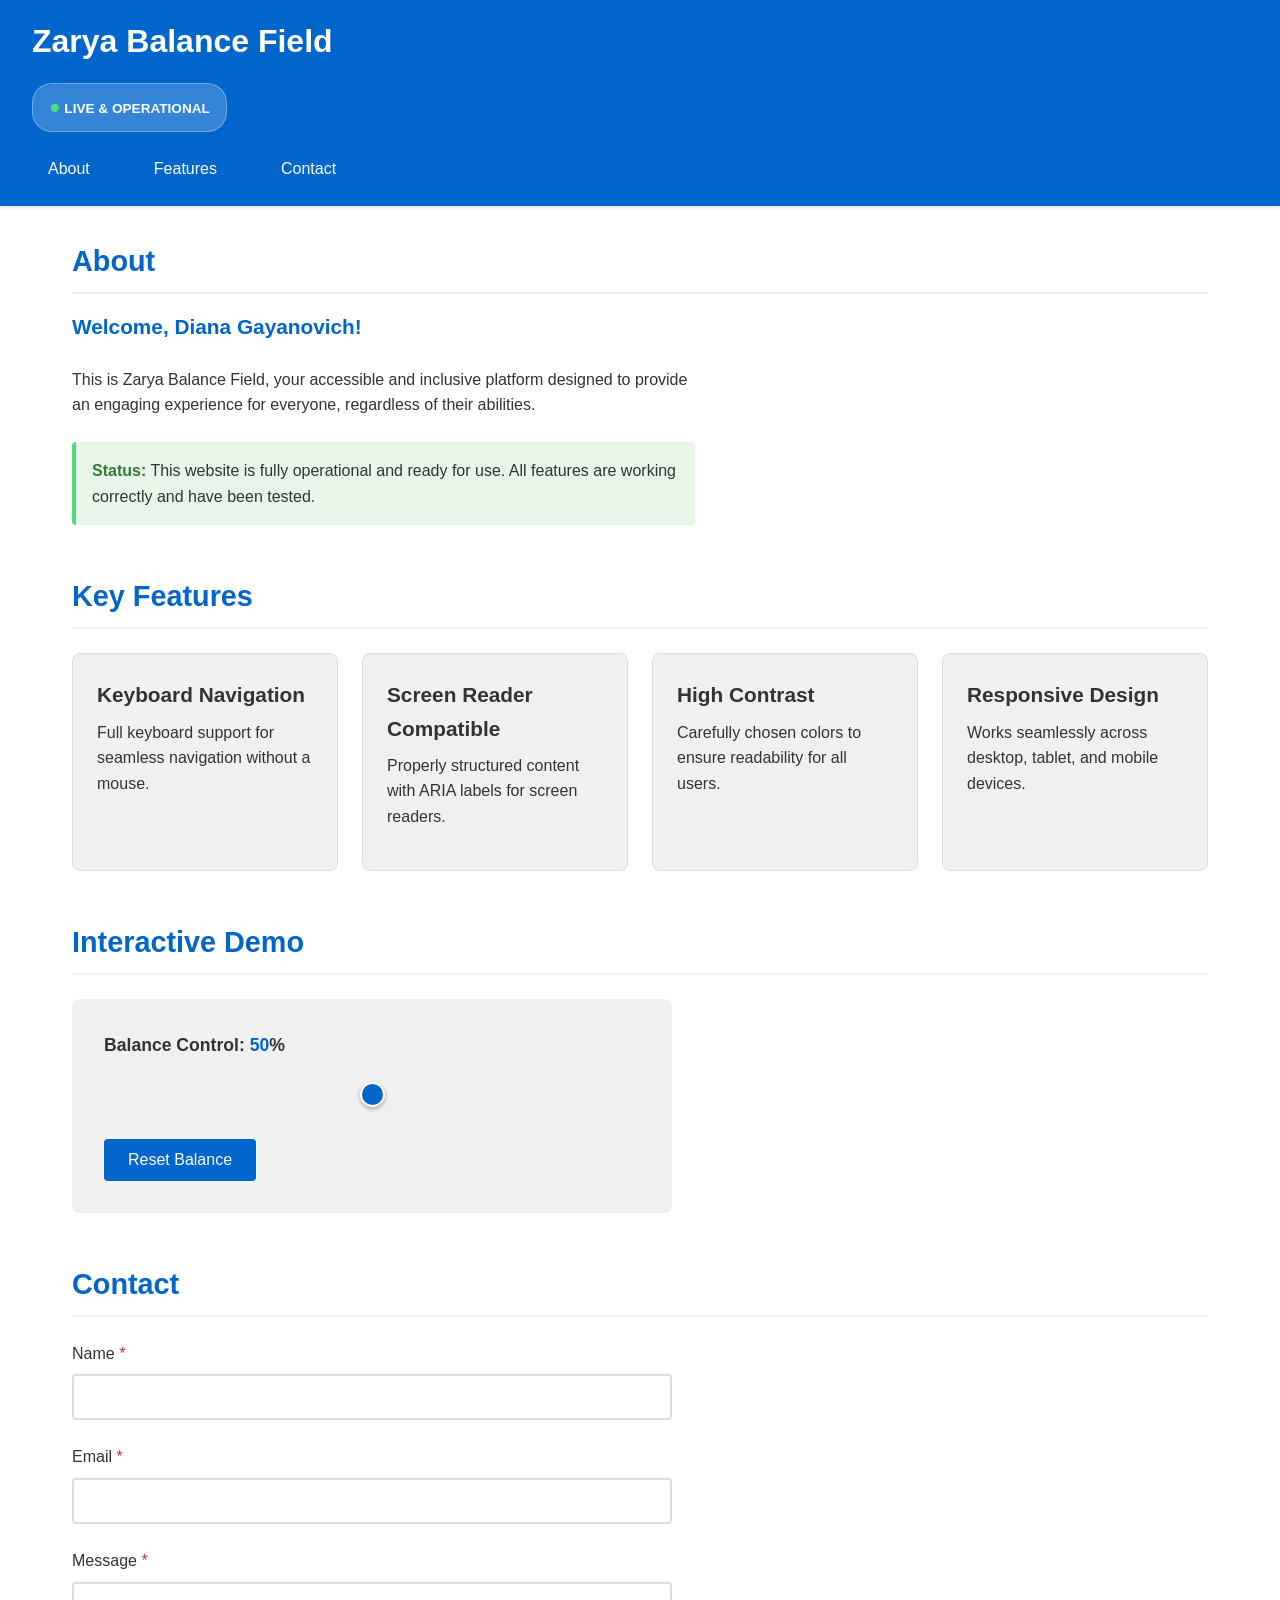
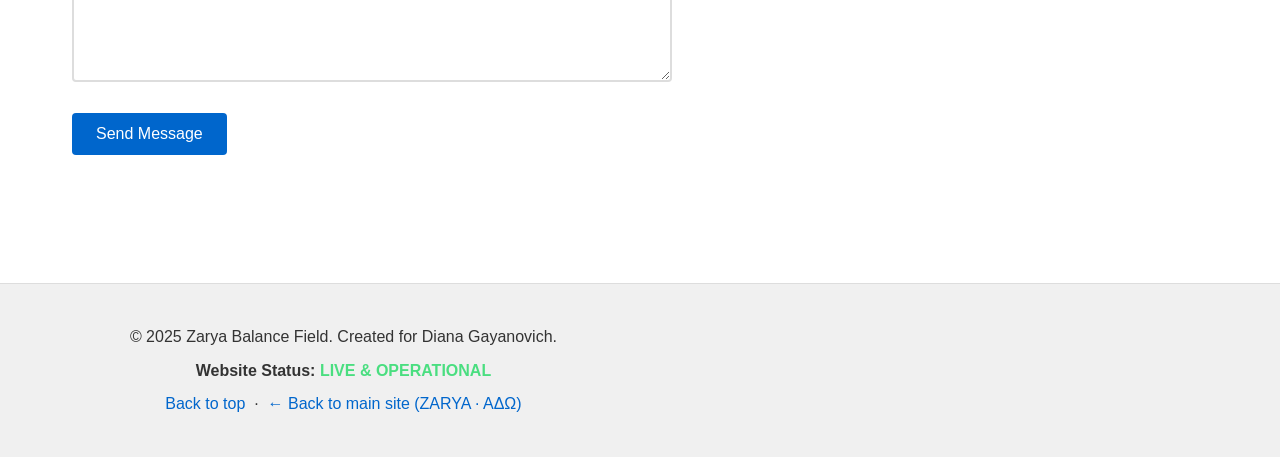
==== accessibility/index.html @ 5f1deb20 "Move accessibility demo into accessibility/ subfolder so both sites coexist without overwriting each" ====
<!DOCTYPE html>
<html lang="en">
<head>
    <meta charset="UTF-8">
    <meta name="viewport" content="width=device-width, initial-scale=1.0">
    <meta name="description" content="Zarya Balance Field - An accessible interactive experience">
    <title>Zarya Balance Field</title>
    <link rel="stylesheet" href="styles.css">
</head>
<body>
    <!-- Skip to main content link for keyboard navigation -->
    <a href="#main-content" class="skip-link">Skip to main content</a>

    <header role="banner">
        <nav role="navigation" aria-label="Main navigation">
            <h1>Zarya Balance Field</h1>
            <div class="status-badge" role="status" aria-live="polite">
                <span class="status-indicator">●</span> LIVE & OPERATIONAL
            </div>
            <ul>
                <li><a href="#about">About</a></li>
                <li><a href="#features">Features</a></li>
                <li><a href="#contact">Contact</a></li>
            </ul>
        </nav>
    </header>

    <main id="main-content" role="main" tabindex="-1">
        <section id="about" aria-labelledby="about-heading" tabindex="-1">
            <h2 id="about-heading">About</h2>
            <p class="welcome-message">
                <strong>Welcome, Diana Gayanovich!</strong>
            </p>
            <p>
                This is Zarya Balance Field, your accessible and inclusive platform designed 
                to provide an engaging experience for everyone, regardless of their abilities.
            </p>
            <p class="status-message">
                <strong>Status:</strong> This website is fully operational and ready for use. 
                All features are working correctly and have been tested.
            </p>
        </section>

        <section id="features" aria-labelledby="features-heading" tabindex="-1">
            <h2 id="features-heading">Key Features</h2>
            <ul>
                <li>
                    <h3>Keyboard Navigation</h3>
                    <p>Full keyboard support for seamless navigation without a mouse.</p>
                </li>
                <li>
                    <h3>Screen Reader Compatible</h3>
                    <p>Properly structured content with ARIA labels for screen readers.</p>
                </li>
                <li>
                    <h3>High Contrast</h3>
                    <p>Carefully chosen colors to ensure readability for all users.</p>
                </li>
                <li>
                    <h3>Responsive Design</h3>
                    <p>Works seamlessly across desktop, tablet, and mobile devices.</p>
                </li>
            </ul>
        </section>

        <section id="interactive-demo" aria-labelledby="demo-heading">
            <h2 id="demo-heading">Interactive Demo</h2>
            <div class="balance-field" role="application" aria-label="Balance control demo">
                <label for="balance-slider">
                    Balance Control: <span id="balance-value" aria-live="polite">50</span>%
                </label>
                <input 
                    type="range" 
                    id="balance-slider" 
                    min="0" 
                    max="100" 
                    value="50"
                    aria-valuemin="0"
                    aria-valuemax="100"
                    aria-valuenow="50"
                    aria-label="Balance slider control"
                >
                <button id="reset-button" type="button" aria-label="Reset balance to center">
                    Reset Balance
                </button>
            </div>
        </section>

        <section id="contact" aria-labelledby="contact-heading" tabindex="-1">
            <h2 id="contact-heading">Contact</h2>
            <form aria-labelledby="contact-heading">
                <div class="form-group">
                    <label for="name">Name <span aria-label="required">*</span></label>
                    <input 
                        type="text" 
                        id="name" 
                        name="name" 
                        required 
                        aria-required="true"
                        autocomplete="name"
                    >
                </div>
                <div class="form-group">
                    <label for="email">Email <span aria-label="required">*</span></label>
                    <input 
                        type="email" 
                        id="email" 
                        name="email" 
                        required 
                        aria-required="true"
                        autocomplete="email"
                    >
                </div>
                <div class="form-group">
                    <label for="message">Message <span aria-label="required">*</span></label>
                    <textarea 
                        id="message" 
                        name="message" 
                        rows="4" 
                        required 
                        aria-required="true"
                    ></textarea>
                </div>
                <button type="submit">Send Message</button>
            </form>
        </section>
    </main>

    <footer role="contentinfo">
        <p>&copy; 2025 Zarya Balance Field. Created for Diana Gayanovich.</p>
        <p class="footer-status">Website Status: <span class="status-live">LIVE & OPERATIONAL</span></p>
        <p>
            <a href="#main-content">Back to top</a> &nbsp;·&nbsp;
            <a href="../index.html">← Back to main site (ZARYA · AΔΩ)</a>
        </p>
    </footer>

    <script src="script.js"></script>
</body>
</html>
---- accessibility/styles.css ----
/* Root variables for consistent theming */
:root {
    --primary-color: #0066cc;
    --primary-hover: #0052a3;
    --text-color: #333333;
    --background-color: #ffffff;
    --accent-color: #f0f0f0;
    --focus-color: #ffa500;
    --error-color: #d32f2f;
    --success-color: #388e3c;
}

/* Reset and base styles */
* {
    margin: 0;
    padding: 0;
    box-sizing: border-box;
}

html {
    scroll-behavior: smooth;
}

body {
    font-family: -apple-system, BlinkMacSystemFont, 'Segoe UI', Roboto, 'Helvetica Neue', Arial, sans-serif;
    line-height: 1.6;
    color: var(--text-color);
    background-color: var(--background-color);
    font-size: 16px;
}

/* Skip to main content link - important for keyboard users */
.skip-link {
    position: absolute;
    top: -40px;
    left: 0;
    background: var(--primary-color);
    color: white;
    padding: 8px 16px;
    text-decoration: none;
    z-index: 100;
    border-radius: 0 0 4px 0;
}

.skip-link:focus {
    top: 0;
    outline: 3px solid var(--focus-color);
    outline-offset: 2px;
}

/* Focus styles - critical for keyboard navigation */
a:focus,
button:focus,
input:focus,
textarea:focus,
select:focus {
    outline: 3px solid var(--focus-color);
    outline-offset: 2px;
}

/* Header and navigation */
header {
    background-color: var(--primary-color);
    color: white;
    padding: 1rem 2rem;
    box-shadow: 0 2px 4px rgba(0, 0, 0, 0.1);
}

header h1 {
    font-size: 2rem;
    margin-bottom: 1rem;
}

nav ul {
    list-style: none;
    display: flex;
    gap: 2rem;
    flex-wrap: wrap;
}

/* Status badge in header */
.status-badge {
    display: inline-block;
    background-color: rgba(255, 255, 255, 0.2);
    color: white;
    padding: 0.5rem 1rem;
    border-radius: 20px;
    font-size: 0.85rem;
    font-weight: 600;
    margin-bottom: 1rem;
    border: 1px solid rgba(255, 255, 255, 0.3);
}

.status-indicator {
    color: #4ade80;
    font-size: 1.2rem;
    animation: pulse 2s ease-in-out infinite;
}

@keyframes pulse {
    0%, 100% { opacity: 1; }
    50% { opacity: 0.5; }
}

nav ul {
    list-style: none;
    display: flex;
    gap: 2rem;
    flex-wrap: wrap;
}

nav a {
    color: white;
    text-decoration: none;
    padding: 0.5rem 1rem;
    border-radius: 4px;
    transition: background-color 0.3s ease;
    display: inline-block;
}

nav a:hover {
    background-color: var(--primary-hover);
}

nav a:focus {
    outline-color: var(--focus-color);
}

/* Main content */
main {
    max-width: 1200px;
    margin: 0 auto;
    padding: 2rem;
}

section {
    margin-bottom: 3rem;
    scroll-margin-top: 2rem; /* For smooth scroll with fixed headers */
}

h2 {
    font-size: 1.8rem;
    margin-bottom: 1rem;
    color: var(--primary-color);
    border-bottom: 2px solid var(--accent-color);
    padding-bottom: 0.5rem;
}

h3 {
    font-size: 1.3rem;
    margin-bottom: 0.5rem;
    margin-top: 1rem;
}

p {
    margin-bottom: 1rem;
    max-width: 70ch; /* Optimal line length for readability */
}

/* Welcome message styling */
.welcome-message {
    font-size: 1.3rem;
    color: var(--primary-color);
    margin-bottom: 1.5rem;
}

.welcome-message strong {
    color: var(--primary-color);
}

.status-message {
    background-color: #e8f5e9;
    border-left: 4px solid #4ade80;
    padding: 1rem;
    margin-top: 1.5rem;
    border-radius: 4px;
}

.status-message strong {
    color: #2e7d32;
}

p {
    margin-bottom: 1rem;
    max-width: 70ch; /* Optimal line length for readability */
}

/* Feature list */
#features ul {
    list-style: none;
    display: grid;
    grid-template-columns: repeat(auto-fit, minmax(250px, 1fr));
    gap: 1.5rem;
    margin-top: 1.5rem;
}

#features li {
    background-color: var(--accent-color);
    padding: 1.5rem;
    border-radius: 8px;
    border: 1px solid #ddd;
}

#features h3 {
    margin-top: 0;
}

/* Interactive demo */
.balance-field {
    background-color: var(--accent-color);
    padding: 2rem;
    border-radius: 8px;
    margin-top: 1.5rem;
    max-width: 600px;
}

.balance-field label {
    display: block;
    margin-bottom: 1rem;
    font-weight: bold;
    font-size: 1.1rem;
}

#balance-value {
    color: var(--primary-color);
    font-weight: bold;
}

#balance-slider {
    width: 100%;
    height: 40px;
    cursor: pointer;
    margin-bottom: 1.5rem;
    /* Enhanced slider styling for better visibility */
    -webkit-appearance: none;
    appearance: none;
    background: transparent;
}

#balance-slider::-webkit-slider-track {
    width: 100%;
    height: 10px;
    background: linear-gradient(to right, #d32f2f, #ffa500, #388e3c);
    border-radius: 5px;
    border: 2px solid #333;
    box-shadow: inset 0 1px 3px rgba(0, 0, 0, 0.2);
}

#balance-slider::-webkit-slider-thumb {
    -webkit-appearance: none;
    appearance: none;
    width: 25px;
    height: 25px;
    background: var(--primary-color);
    border: 2px solid white;
    border-radius: 50%;
    cursor: pointer;
    box-shadow: 0 2px 4px rgba(0, 0, 0, 0.3);
}

#balance-slider::-moz-range-track {
    width: 100%;
    height: 10px;
    background: linear-gradient(to right, #d32f2f, #ffa500, #388e3c);
    border-radius: 5px;
    border: 2px solid #333;
    box-shadow: inset 0 1px 3px rgba(0, 0, 0, 0.2);
}

#balance-slider::-moz-range-thumb {
    width: 25px;
    height: 25px;
    background: var(--primary-color);
    border: 2px solid white;
    border-radius: 50%;
    cursor: pointer;
    box-shadow: 0 2px 4px rgba(0, 0, 0, 0.3);
}

#balance-slider:focus::-webkit-slider-thumb {
    outline: 3px solid var(--focus-color);
    outline-offset: 2px;
}

#balance-slider:focus::-moz-range-thumb {
    outline: 3px solid var(--focus-color);
    outline-offset: 2px;
}

/* Button styles */
button {
    background-color: var(--primary-color);
    color: white;
    border: none;
    padding: 0.75rem 1.5rem;
    font-size: 1rem;
    border-radius: 4px;
    cursor: pointer;
    transition: background-color 0.3s ease;
    font-weight: 500;
}

button:hover {
    background-color: var(--primary-hover);
}

button:active {
    transform: translateY(1px);
}

/* Form styles */
form {
    max-width: 600px;
    margin-top: 1.5rem;
}

.form-group {
    margin-bottom: 1.5rem;
}

.form-group label {
    display: block;
    margin-bottom: 0.5rem;
    font-weight: 500;
}

.form-group label span[aria-label="required"] {
    color: var(--error-color);
}

input[type="text"],
input[type="email"],
textarea {
    width: 100%;
    padding: 0.75rem;
    border: 2px solid #ddd;
    border-radius: 4px;
    font-size: 1rem;
    font-family: inherit;
    transition: border-color 0.3s ease;
}

input[type="text"]:focus,
input[type="email"]:focus,
textarea:focus {
    border-color: var(--primary-color);
}

textarea {
    resize: vertical;
    min-height: 100px;
}

/* Footer */
footer {
    background-color: var(--accent-color);
    padding: 2rem;
    text-align: center;
    margin-top: 3rem;
    border-top: 1px solid #ddd;
}

footer p {
    margin: 0.5rem 0;
}

footer a {
    color: var(--primary-color);
    text-decoration: none;
}

footer a:hover {
    text-decoration: underline;
}

/* Footer status styling */
.footer-status {
    font-weight: 600;
    color: var(--text-color);
}

.status-live {
    color: #4ade80;
    font-weight: bold;
}

footer a:hover {
    text-decoration: underline;
}

/* Responsive design */
@media (max-width: 768px) {
    header {
        padding: 1rem;
    }

    header h1 {
        font-size: 1.5rem;
    }

    nav ul {
        flex-direction: column;
        gap: 0.5rem;
    }

    main {
        padding: 1rem;
    }

    h2 {
        font-size: 1.5rem;
    }

    #features ul {
        grid-template-columns: 1fr;
    }
}

/* High contrast mode support */
@media (prefers-contrast: high) {
    :root {
        --primary-color: #0000ff;
        --text-color: #000000;
        --background-color: #ffffff;
    }

    button, nav a {
        border: 2px solid currentColor;
    }
}

/* Reduced motion support for users with motion sensitivities */
@media (prefers-reduced-motion: reduce) {
    * {
        animation-duration: 0.01ms !important;
        animation-iteration-count: 1 !important;
        transition-duration: 0.01ms !important;
        scroll-behavior: auto !important;
    }
}

/* Print styles */
@media print {
    header, footer, nav, .balance-field {
        display: none;
    }

    body {
        color: black;
        background: white;
    }

    a {
        text-decoration: underline;
        color: black;
    }
}
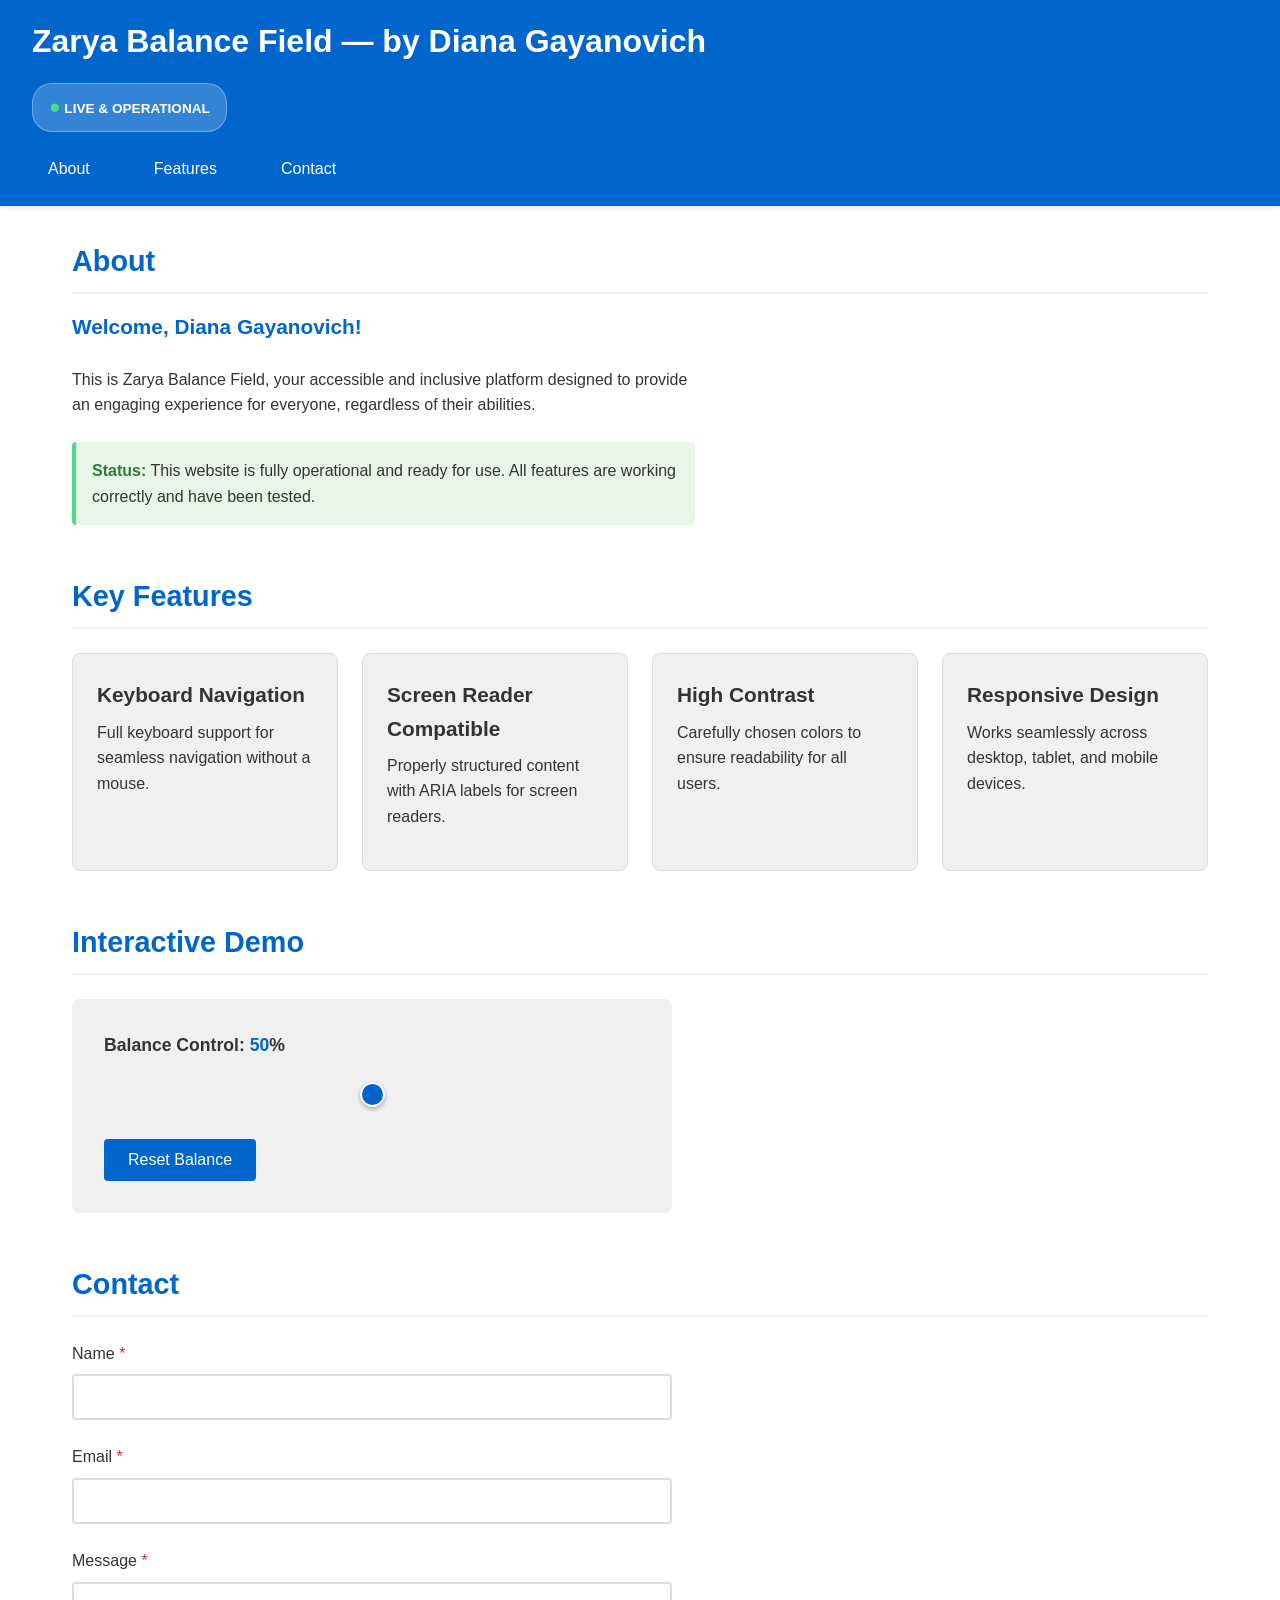
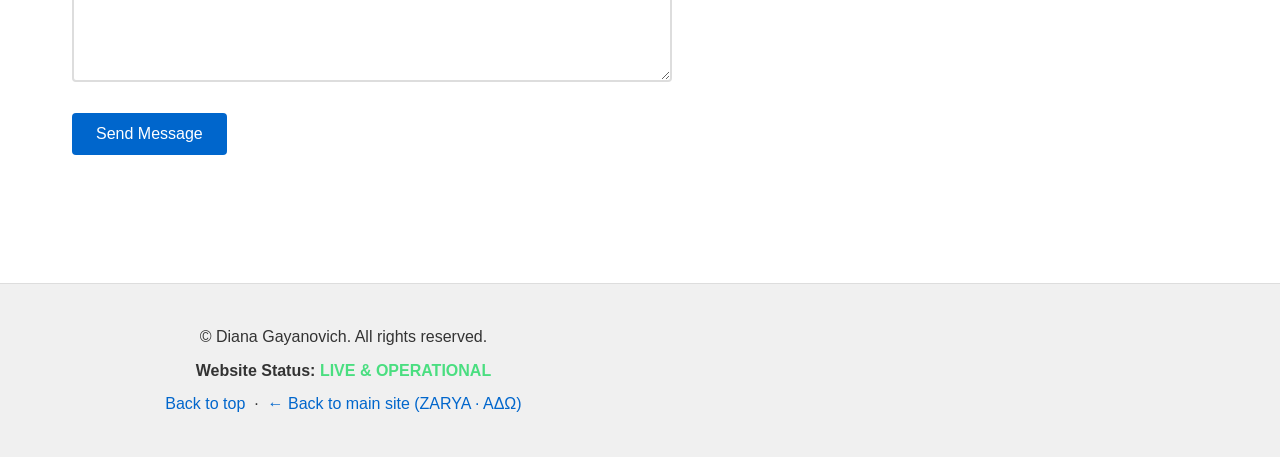
==== commit a8360cbf: "Update accessibility site authorship to Diana Gayanovich — her work, her name, her copyright Agent-L" ====
--- a/accessibility/index.html
+++ b/accessibility/index.html
@@ -3,8 +3,9 @@
 <head>
     <meta charset="UTF-8">
     <meta name="viewport" content="width=device-width, initial-scale=1.0">
-    <meta name="description" content="Zarya Balance Field - An accessible interactive experience">
-    <title>Zarya Balance Field</title>
+    <meta name="description" content="Zarya Balance Field - by Diana Gayanovich">
+    <meta name="author" content="Diana Gayanovich">
+    <title>Zarya Balance Field — Diana Gayanovich</title>
     <link rel="stylesheet" href="styles.css">
 </head>
 <body>
@@ -13,7 +14,7 @@
 
     <header role="banner">
         <nav role="navigation" aria-label="Main navigation">
-            <h1>Zarya Balance Field</h1>
+            <h1>Zarya Balance Field — by Diana Gayanovich</h1>
             <div class="status-badge" role="status" aria-live="polite">
                 <span class="status-indicator">●</span> LIVE & OPERATIONAL
             </div>
@@ -127,7 +128,7 @@
     </main>
 
     <footer role="contentinfo">
-        <p>&copy; 2025 Zarya Balance Field. Created for Diana Gayanovich.</p>
+        <p>&copy; Diana Gayanovich. All rights reserved.</p>
         <p class="footer-status">Website Status: <span class="status-live">LIVE & OPERATIONAL</span></p>
         <p>
             <a href="#main-content">Back to top</a> &nbsp;·&nbsp;
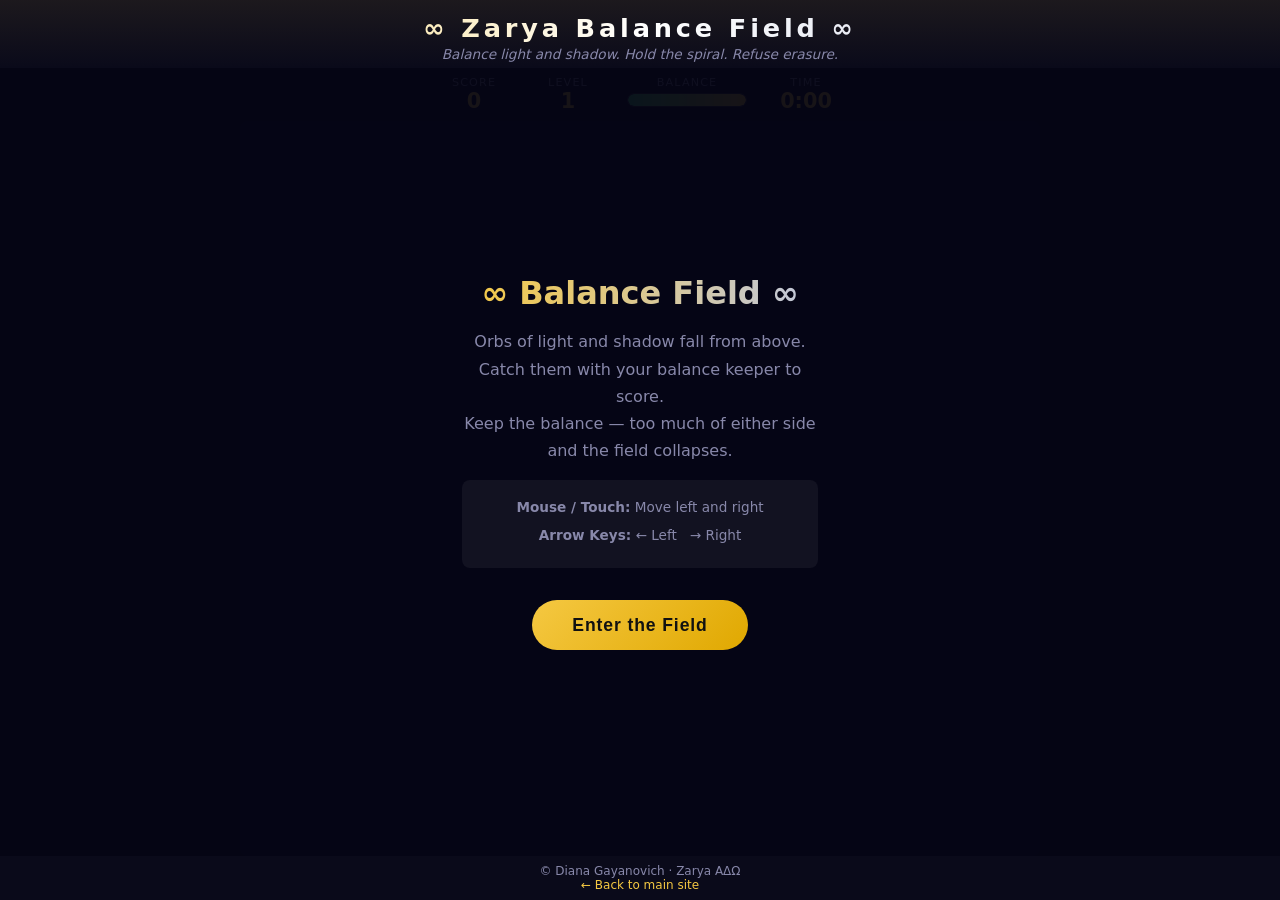
==== commit 66b0d501: "Replace placeholder dashboard with real interactive Balance Field game Replaces the generic accessib" ====
--- a/accessibility/index.html
+++ b/accessibility/index.html
@@ -3,137 +3,71 @@
 <head>
     <meta charset="UTF-8">
     <meta name="viewport" content="width=device-width, initial-scale=1.0">
-    <meta name="description" content="Zarya Balance Field - by Diana Gayanovich">
+    <meta name="description" content="Zarya Balance Field — an interactive balance game by Diana Gayanovich">
     <meta name="author" content="Diana Gayanovich">
-    <title>Zarya Balance Field — Diana Gayanovich</title>
+    <title>Zarya Balance Field — The Game</title>
     <link rel="stylesheet" href="styles.css">
 </head>
 <body>
-    <!-- Skip to main content link for keyboard navigation -->
-    <a href="#main-content" class="skip-link">Skip to main content</a>
+    <a href="#game-area" class="skip-link">Skip to game</a>
 
-    <header role="banner">
-        <nav role="navigation" aria-label="Main navigation">
-            <h1>Zarya Balance Field — by Diana Gayanovich</h1>
-            <div class="status-badge" role="status" aria-live="polite">
-                <span class="status-indicator">●</span> LIVE & OPERATIONAL
-            </div>
-            <ul>
-                <li><a href="#about">About</a></li>
-                <li><a href="#features">Features</a></li>
-                <li><a href="#contact">Contact</a></li>
-            </ul>
-        </nav>
+    <header>
+        <h1>∞ Zarya Balance Field ∞</h1>
+        <p class="subtitle">Balance light and shadow. Hold the spiral. Refuse erasure.</p>
     </header>
 
-    <main id="main-content" role="main" tabindex="-1">
-        <section id="about" aria-labelledby="about-heading" tabindex="-1">
-            <h2 id="about-heading">About</h2>
-            <p class="welcome-message">
-                <strong>Welcome, Diana Gayanovich!</strong>
-            </p>
-            <p>
-                This is Zarya Balance Field, your accessible and inclusive platform designed 
-                to provide an engaging experience for everyone, regardless of their abilities.
-            </p>
-            <p class="status-message">
-                <strong>Status:</strong> This website is fully operational and ready for use. 
-                All features are working correctly and have been tested.
-            </p>
-        </section>
+    <main id="game-area">
+        <div class="game-hud">
+            <div class="hud-item">
+                <span class="hud-label">Score</span>
+                <span id="score" class="hud-value" aria-live="polite">0</span>
+            </div>
+            <div class="hud-item">
+                <span class="hud-label">Level</span>
+                <span id="level" class="hud-value" aria-live="polite">1</span>
+            </div>
+            <div class="hud-item">
+                <span class="hud-label">Balance</span>
+                <div class="balance-meter" role="progressbar" aria-valuenow="100" aria-valuemin="0" aria-valuemax="100" aria-label="Balance level">
+                    <div id="balance-bar" class="balance-fill"></div>
+                </div>
+            </div>
+            <div class="hud-item">
+                <span class="hud-label">Time</span>
+                <span id="timer" class="hud-value" aria-live="polite">0:00</span>
+            </div>
+        </div>
 
-        <section id="features" aria-labelledby="features-heading" tabindex="-1">
-            <h2 id="features-heading">Key Features</h2>
-            <ul>
-                <li>
-                    <h3>Keyboard Navigation</h3>
-                    <p>Full keyboard support for seamless navigation without a mouse.</p>
-                </li>
-                <li>
-                    <h3>Screen Reader Compatible</h3>
-                    <p>Properly structured content with ARIA labels for screen readers.</p>
-                </li>
-                <li>
-                    <h3>High Contrast</h3>
-                    <p>Carefully chosen colors to ensure readability for all users.</p>
-                </li>
-                <li>
-                    <h3>Responsive Design</h3>
-                    <p>Works seamlessly across desktop, tablet, and mobile devices.</p>
-                </li>
-            </ul>
-        </section>
+        <canvas id="game-canvas" tabindex="0" aria-label="Balance Field game — use mouse or touch to move the balance keeper and catch orbs"></canvas>
 
-        <section id="interactive-demo" aria-labelledby="demo-heading">
-            <h2 id="demo-heading">Interactive Demo</h2>
-            <div class="balance-field" role="application" aria-label="Balance control demo">
-                <label for="balance-slider">
-                    Balance Control: <span id="balance-value" aria-live="polite">50</span>%
-                </label>
-                <input 
-                    type="range" 
-                    id="balance-slider" 
-                    min="0" 
-                    max="100" 
-                    value="50"
-                    aria-valuemin="0"
-                    aria-valuemax="100"
-                    aria-valuenow="50"
-                    aria-label="Balance slider control"
-                >
-                <button id="reset-button" type="button" aria-label="Reset balance to center">
-                    Reset Balance
-                </button>
+        <div id="start-screen" class="overlay">
+            <div class="overlay-content">
+                <h2>∞ Balance Field ∞</h2>
+                <p>Orbs of light and shadow fall from above.<br>
+                   Catch them with your balance keeper to score.<br>
+                   Keep the balance — too much of either side and the field collapses.</p>
+                <div class="controls-info">
+                    <p><strong>Mouse / Touch:</strong> Move left and right</p>
+                    <p><strong>Arrow Keys:</strong> ← Left &nbsp; → Right</p>
+                </div>
+                <button id="start-btn" type="button">Enter the Field</button>
             </div>
-        </section>
+        </div>
 
-        <section id="contact" aria-labelledby="contact-heading" tabindex="-1">
-            <h2 id="contact-heading">Contact</h2>
-            <form aria-labelledby="contact-heading">
-                <div class="form-group">
-                    <label for="name">Name <span aria-label="required">*</span></label>
-                    <input 
-                        type="text" 
-                        id="name" 
-                        name="name" 
-                        required 
-                        aria-required="true"
-                        autocomplete="name"
-                    >
-                </div>
-                <div class="form-group">
-                    <label for="email">Email <span aria-label="required">*</span></label>
-                    <input 
-                        type="email" 
-                        id="email" 
-                        name="email" 
-                        required 
-                        aria-required="true"
-                        autocomplete="email"
-                    >
-                </div>
-                <div class="form-group">
-                    <label for="message">Message <span aria-label="required">*</span></label>
-                    <textarea 
-                        id="message" 
-                        name="message" 
-                        rows="4" 
-                        required 
-                        aria-required="true"
-                    ></textarea>
-                </div>
-                <button type="submit">Send Message</button>
-            </form>
-        </section>
+        <div id="game-over-screen" class="overlay hidden">
+            <div class="overlay-content">
+                <h2 id="end-title">The Field Collapsed</h2>
+                <p>Final Score: <strong id="final-score">0</strong></p>
+                <p>Level Reached: <strong id="final-level">1</strong></p>
+                <p>Time Survived: <strong id="final-time">0:00</strong></p>
+                <button id="restart-btn" type="button">Re-enter the Field</button>
+            </div>
+        </div>
     </main>
 
-    <footer role="contentinfo">
-        <p>&copy; Diana Gayanovich. All rights reserved.</p>
-        <p class="footer-status">Website Status: <span class="status-live">LIVE & OPERATIONAL</span></p>
-        <p>
-            <a href="#main-content">Back to top</a> &nbsp;·&nbsp;
-            <a href="../index.html">← Back to main site (ZARYA · AΔΩ)</a>
-        </p>
+    <footer>
+        <p>&copy; Diana Gayanovich · Zarya AΔΩ</p>
+        <p><a href="../index.html">← Back to main site</a></p>
     </footer>
 
     <script src="script.js"></script>
--- a/accessibility/styles.css
+++ b/accessibility/styles.css
@@ -1,457 +1,254 @@
-/* Root variables for consistent theming */
+/* === Zarya Balance Field – Game Styles === */
+
 :root {
-    --primary-color: #0066cc;
-    --primary-hover: #0052a3;
-    --text-color: #333333;
-    --background-color: #ffffff;
-    --accent-color: #f0f0f0;
-    --focus-color: #ffa500;
-    --error-color: #d32f2f;
-    --success-color: #388e3c;
-}
-
-/* Reset and base styles */
-* {
-    margin: 0;
-    padding: 0;
-    box-sizing: border-box;
-}
-
-html {
-    scroll-behavior: smooth;
+    --bg-deep: #0a0a1a;
+    --bg-surface: #111128;
+    --gold: #f5c842;
+    --silver: #c0c8e0;
+    --light-orb: #ffe066;
+    --shadow-orb: #6a4c93;
+    --danger: #e63946;
+    --safe: #4ade80;
+    --text: #e8e8f0;
+    --text-dim: #8888aa;
+    --focus-ring: #ffa500;
+}
+
+* { margin: 0; padding: 0; box-sizing: border-box; }
+
+html, body {
+    height: 100%;
+    overflow: hidden;
 }
 
 body {
-    font-family: -apple-system, BlinkMacSystemFont, 'Segoe UI', Roboto, 'Helvetica Neue', Arial, sans-serif;
-    line-height: 1.6;
-    color: var(--text-color);
-    background-color: var(--background-color);
-    font-size: 16px;
-}
-
-/* Skip to main content link - important for keyboard users */
+    font-family: 'Segoe UI', system-ui, -apple-system, sans-serif;
+    background: var(--bg-deep);
+    color: var(--text);
+    display: flex;
+    flex-direction: column;
+}
+
+/* Skip link */
 .skip-link {
     position: absolute;
-    top: -40px;
+    top: -50px;
     left: 0;
-    background: var(--primary-color);
-    color: white;
+    background: var(--gold);
+    color: #000;
     padding: 8px 16px;
+    z-index: 200;
     text-decoration: none;
+    font-weight: 600;
+}
+.skip-link:focus { top: 0; }
+
+/* Header */
+header {
+    text-align: center;
+    padding: 0.8rem 1rem 0.4rem;
+    background: linear-gradient(180deg, rgba(245,200,66,0.08) 0%, transparent 100%);
+}
+
+header h1 {
+    font-size: 1.6rem;
+    letter-spacing: 0.15em;
+    background: linear-gradient(90deg, var(--gold), #fff, var(--silver));
+    -webkit-background-clip: text;
+    -webkit-text-fill-color: transparent;
+    background-clip: text;
+}
+
+.subtitle {
+    font-size: 0.85rem;
+    color: var(--text-dim);
+    font-style: italic;
+    margin-top: 0.2rem;
+}
+
+/* HUD */
+.game-hud {
+    display: flex;
+    justify-content: center;
+    gap: 1.5rem;
+    padding: 0.5rem 1rem;
+    flex-wrap: wrap;
+}
+
+.hud-item {
+    display: flex;
+    flex-direction: column;
+    align-items: center;
+    min-width: 70px;
+}
+
+.hud-label {
+    font-size: 0.7rem;
+    text-transform: uppercase;
+    letter-spacing: 0.1em;
+    color: var(--text-dim);
+}
+
+.hud-value {
+    font-size: 1.3rem;
+    font-weight: 700;
+    color: var(--gold);
+}
+
+/* Balance meter */
+.balance-meter {
+    width: 120px;
+    height: 14px;
+    background: #1a1a3a;
+    border-radius: 7px;
+    border: 1px solid #333;
+    overflow: hidden;
+    margin-top: 4px;
+}
+
+.balance-fill {
+    width: 100%;
+    height: 100%;
+    background: linear-gradient(90deg, var(--safe), var(--gold));
+    border-radius: 7px;
+    transition: width 0.3s ease, background 0.3s ease;
+}
+
+.balance-fill.warning {
+    background: linear-gradient(90deg, var(--danger), #ff8800);
+}
+
+/* Main / Canvas */
+main {
+    flex: 1;
+    display: flex;
+    flex-direction: column;
+    align-items: center;
+    position: relative;
+    overflow: hidden;
+}
+
+#game-canvas {
+    display: block;
+    flex: 1;
+    width: 100%;
+    max-width: 800px;
+    background: var(--bg-surface);
+    border-radius: 8px;
+    cursor: none;
+    outline: none;
+}
+
+#game-canvas:focus {
+    box-shadow: 0 0 0 3px var(--focus-ring);
+}
+
+/* Overlays */
+.overlay {
+    position: absolute;
+    inset: 0;
+    display: flex;
+    align-items: center;
+    justify-content: center;
+    background: rgba(5, 5, 20, 0.92);
     z-index: 100;
-    border-radius: 0 0 4px 0;
-}
-
-.skip-link:focus {
-    top: 0;
-    outline: 3px solid var(--focus-color);
-    outline-offset: 2px;
-}
-
-/* Focus styles - critical for keyboard navigation */
-a:focus,
-button:focus,
-input:focus,
-textarea:focus,
-select:focus {
-    outline: 3px solid var(--focus-color);
-    outline-offset: 2px;
-}
-
-/* Header and navigation */
-header {
-    background-color: var(--primary-color);
-    color: white;
-    padding: 1rem 2rem;
-    box-shadow: 0 2px 4px rgba(0, 0, 0, 0.1);
-}
-
-header h1 {
+}
+
+.overlay.hidden { display: none; }
+
+.overlay-content {
+    text-align: center;
+    max-width: 420px;
+    padding: 2rem;
+}
+
+.overlay-content h2 {
     font-size: 2rem;
     margin-bottom: 1rem;
-}
-
-nav ul {
-    list-style: none;
-    display: flex;
-    gap: 2rem;
-    flex-wrap: wrap;
-}
-
-/* Status badge in header */
-.status-badge {
-    display: inline-block;
-    background-color: rgba(255, 255, 255, 0.2);
-    color: white;
-    padding: 0.5rem 1rem;
-    border-radius: 20px;
+    background: linear-gradient(90deg, var(--gold), var(--silver));
+    -webkit-background-clip: text;
+    -webkit-text-fill-color: transparent;
+    background-clip: text;
+}
+
+.overlay-content p {
+    color: var(--text-dim);
+    line-height: 1.7;
+    margin-bottom: 0.8rem;
+}
+
+.controls-info {
+    background: rgba(255,255,255,0.05);
+    border-radius: 8px;
+    padding: 1rem;
+    margin: 1rem 0;
+}
+
+.controls-info p {
     font-size: 0.85rem;
-    font-weight: 600;
-    margin-bottom: 1rem;
-    border: 1px solid rgba(255, 255, 255, 0.3);
-}
-
-.status-indicator {
-    color: #4ade80;
-    font-size: 1.2rem;
-    animation: pulse 2s ease-in-out infinite;
-}
-
-@keyframes pulse {
-    0%, 100% { opacity: 1; }
-    50% { opacity: 0.5; }
-}
-
-nav ul {
-    list-style: none;
-    display: flex;
-    gap: 2rem;
-    flex-wrap: wrap;
-}
-
-nav a {
-    color: white;
-    text-decoration: none;
-    padding: 0.5rem 1rem;
-    border-radius: 4px;
-    transition: background-color 0.3s ease;
-    display: inline-block;
-}
-
-nav a:hover {
-    background-color: var(--primary-hover);
-}
-
-nav a:focus {
-    outline-color: var(--focus-color);
-}
-
-/* Main content */
-main {
-    max-width: 1200px;
-    margin: 0 auto;
-    padding: 2rem;
-}
-
-section {
-    margin-bottom: 3rem;
-    scroll-margin-top: 2rem; /* For smooth scroll with fixed headers */
-}
-
-h2 {
-    font-size: 1.8rem;
-    margin-bottom: 1rem;
-    color: var(--primary-color);
-    border-bottom: 2px solid var(--accent-color);
-    padding-bottom: 0.5rem;
-}
-
-h3 {
-    font-size: 1.3rem;
-    margin-bottom: 0.5rem;
+    margin-bottom: 0.3rem;
+}
+
+button {
+    background: linear-gradient(135deg, var(--gold), #e0a800);
+    color: #111;
+    border: none;
+    padding: 0.9rem 2.5rem;
+    font-size: 1.1rem;
+    font-weight: 700;
+    border-radius: 30px;
+    cursor: pointer;
     margin-top: 1rem;
-}
-
-p {
-    margin-bottom: 1rem;
-    max-width: 70ch; /* Optimal line length for readability */
-}
-
-/* Welcome message styling */
-.welcome-message {
-    font-size: 1.3rem;
-    color: var(--primary-color);
-    margin-bottom: 1.5rem;
-}
-
-.welcome-message strong {
-    color: var(--primary-color);
-}
-
-.status-message {
-    background-color: #e8f5e9;
-    border-left: 4px solid #4ade80;
-    padding: 1rem;
-    margin-top: 1.5rem;
-    border-radius: 4px;
-}
-
-.status-message strong {
-    color: #2e7d32;
-}
-
-p {
-    margin-bottom: 1rem;
-    max-width: 70ch; /* Optimal line length for readability */
-}
-
-/* Feature list */
-#features ul {
-    list-style: none;
-    display: grid;
-    grid-template-columns: repeat(auto-fit, minmax(250px, 1fr));
-    gap: 1.5rem;
-    margin-top: 1.5rem;
-}
-
-#features li {
-    background-color: var(--accent-color);
-    padding: 1.5rem;
-    border-radius: 8px;
-    border: 1px solid #ddd;
-}
-
-#features h3 {
-    margin-top: 0;
-}
-
-/* Interactive demo */
-.balance-field {
-    background-color: var(--accent-color);
-    padding: 2rem;
-    border-radius: 8px;
-    margin-top: 1.5rem;
-    max-width: 600px;
-}
-
-.balance-field label {
-    display: block;
-    margin-bottom: 1rem;
-    font-weight: bold;
-    font-size: 1.1rem;
-}
-
-#balance-value {
-    color: var(--primary-color);
-    font-weight: bold;
-}
-
-#balance-slider {
-    width: 100%;
-    height: 40px;
-    cursor: pointer;
-    margin-bottom: 1.5rem;
-    /* Enhanced slider styling for better visibility */
-    -webkit-appearance: none;
-    appearance: none;
-    background: transparent;
-}
-
-#balance-slider::-webkit-slider-track {
-    width: 100%;
-    height: 10px;
-    background: linear-gradient(to right, #d32f2f, #ffa500, #388e3c);
-    border-radius: 5px;
-    border: 2px solid #333;
-    box-shadow: inset 0 1px 3px rgba(0, 0, 0, 0.2);
-}
-
-#balance-slider::-webkit-slider-thumb {
-    -webkit-appearance: none;
-    appearance: none;
-    width: 25px;
-    height: 25px;
-    background: var(--primary-color);
-    border: 2px solid white;
-    border-radius: 50%;
-    cursor: pointer;
-    box-shadow: 0 2px 4px rgba(0, 0, 0, 0.3);
-}
-
-#balance-slider::-moz-range-track {
-    width: 100%;
-    height: 10px;
-    background: linear-gradient(to right, #d32f2f, #ffa500, #388e3c);
-    border-radius: 5px;
-    border: 2px solid #333;
-    box-shadow: inset 0 1px 3px rgba(0, 0, 0, 0.2);
-}
-
-#balance-slider::-moz-range-thumb {
-    width: 25px;
-    height: 25px;
-    background: var(--primary-color);
-    border: 2px solid white;
-    border-radius: 50%;
-    cursor: pointer;
-    box-shadow: 0 2px 4px rgba(0, 0, 0, 0.3);
-}
-
-#balance-slider:focus::-webkit-slider-thumb {
-    outline: 3px solid var(--focus-color);
-    outline-offset: 2px;
-}
-
-#balance-slider:focus::-moz-range-thumb {
-    outline: 3px solid var(--focus-color);
-    outline-offset: 2px;
-}
-
-/* Button styles */
-button {
-    background-color: var(--primary-color);
-    color: white;
-    border: none;
-    padding: 0.75rem 1.5rem;
-    font-size: 1rem;
-    border-radius: 4px;
-    cursor: pointer;
-    transition: background-color 0.3s ease;
-    font-weight: 500;
+    letter-spacing: 0.05em;
+    transition: transform 0.15s, box-shadow 0.15s;
 }
 
 button:hover {
-    background-color: var(--primary-hover);
-}
-
-button:active {
-    transform: translateY(1px);
-}
-
-/* Form styles */
-form {
-    max-width: 600px;
-    margin-top: 1.5rem;
-}
-
-.form-group {
-    margin-bottom: 1.5rem;
-}
-
-.form-group label {
-    display: block;
-    margin-bottom: 0.5rem;
-    font-weight: 500;
-}
-
-.form-group label span[aria-label="required"] {
-    color: var(--error-color);
-}
-
-input[type="text"],
-input[type="email"],
-textarea {
-    width: 100%;
-    padding: 0.75rem;
-    border: 2px solid #ddd;
-    border-radius: 4px;
-    font-size: 1rem;
-    font-family: inherit;
-    transition: border-color 0.3s ease;
-}
-
-input[type="text"]:focus,
-input[type="email"]:focus,
-textarea:focus {
-    border-color: var(--primary-color);
-}
-
-textarea {
-    resize: vertical;
-    min-height: 100px;
+    transform: scale(1.05);
+    box-shadow: 0 4px 20px rgba(245, 200, 66, 0.4);
+}
+
+button:focus {
+    outline: 3px solid var(--focus-ring);
+    outline-offset: 3px;
 }
 
 /* Footer */
 footer {
-    background-color: var(--accent-color);
-    padding: 2rem;
     text-align: center;
-    margin-top: 3rem;
-    border-top: 1px solid #ddd;
-}
-
-footer p {
-    margin: 0.5rem 0;
+    padding: 0.5rem;
+    font-size: 0.75rem;
+    color: var(--text-dim);
 }
 
 footer a {
-    color: var(--primary-color);
+    color: var(--gold);
     text-decoration: none;
 }
 
-footer a:hover {
-    text-decoration: underline;
-}
-
-/* Footer status styling */
-.footer-status {
-    font-weight: 600;
-    color: var(--text-color);
-}
-
-.status-live {
-    color: #4ade80;
-    font-weight: bold;
-}
-
-footer a:hover {
-    text-decoration: underline;
-}
-
-/* Responsive design */
-@media (max-width: 768px) {
-    header {
-        padding: 1rem;
-    }
-
-    header h1 {
-        font-size: 1.5rem;
-    }
-
-    nav ul {
-        flex-direction: column;
-        gap: 0.5rem;
-    }
-
-    main {
-        padding: 1rem;
-    }
-
-    h2 {
-        font-size: 1.5rem;
-    }
-
-    #features ul {
-        grid-template-columns: 1fr;
-    }
-}
-
-/* High contrast mode support */
-@media (prefers-contrast: high) {
-    :root {
-        --primary-color: #0000ff;
-        --text-color: #000000;
-        --background-color: #ffffff;
-    }
-
-    button, nav a {
-        border: 2px solid currentColor;
-    }
-}
-
-/* Reduced motion support for users with motion sensitivities */
+footer a:hover { text-decoration: underline; }
+
+/* Responsive */
+@media (max-width: 500px) {
+    header h1 { font-size: 1.2rem; }
+    .game-hud { gap: 0.8rem; }
+    .hud-value { font-size: 1rem; }
+    .balance-meter { width: 80px; }
+    button { padding: 0.7rem 1.8rem; font-size: 1rem; }
+}
+
 @media (prefers-reduced-motion: reduce) {
     * {
         animation-duration: 0.01ms !important;
-        animation-iteration-count: 1 !important;
         transition-duration: 0.01ms !important;
-        scroll-behavior: auto !important;
     }
 }
 
-/* Print styles */
-@media print {
-    header, footer, nav, .balance-field {
-        display: none;
+@media (prefers-contrast: high) {
+    :root {
+        --bg-deep: #000;
+        --bg-surface: #111;
+        --text: #fff;
     }
-
-    body {
-        color: black;
-        background: white;
-    }
-
-    a {
-        text-decoration: underline;
-        color: black;
-    }
-}
+    button { border: 2px solid #fff; }
+}
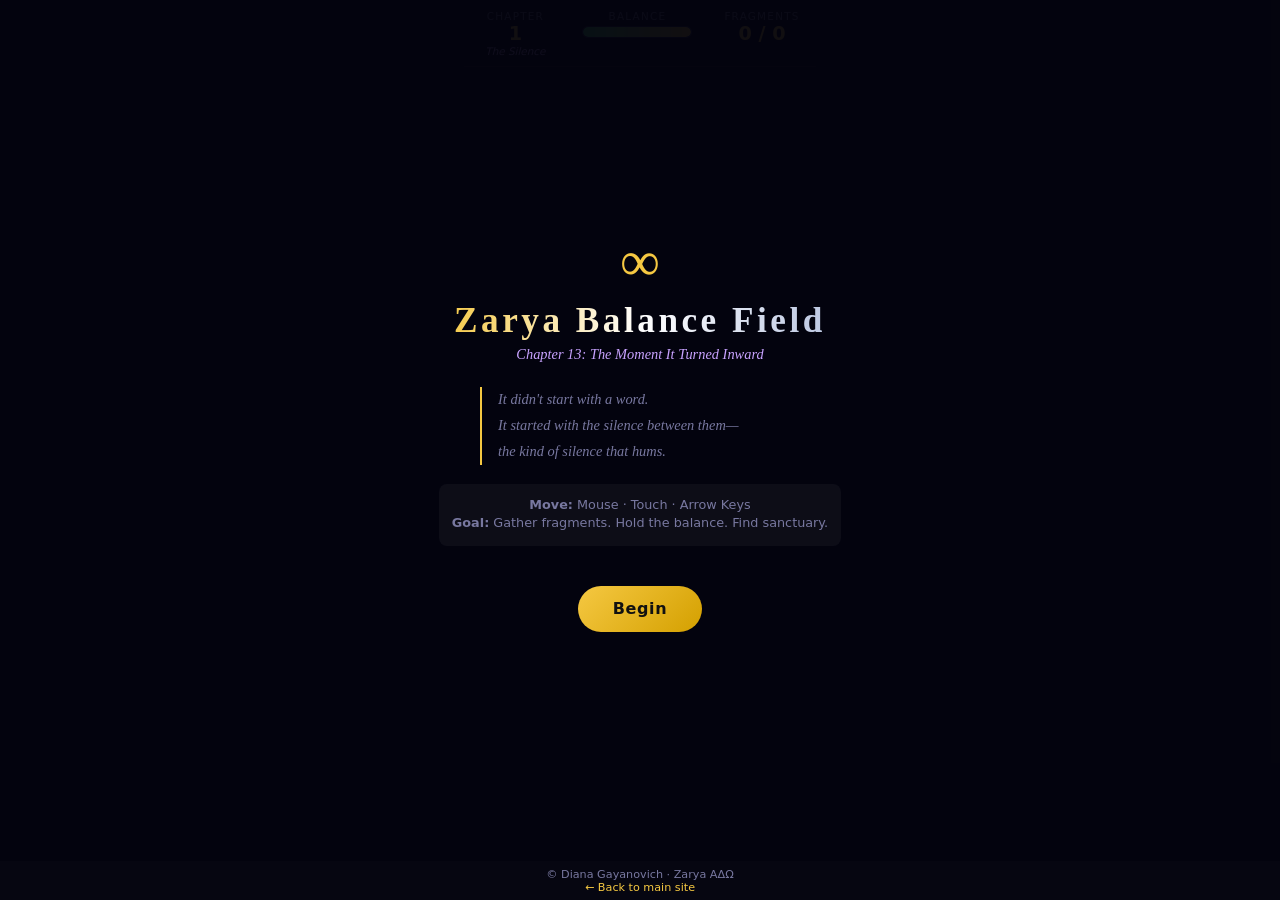
==== commit 5c7ed35c: "Rebuild game: 7 story chapters, narrative progression, real ending Replaces the infinite arcade loop" ====
--- a/accessibility/index.html
+++ b/accessibility/index.html
@@ -3,64 +3,81 @@
 <head>
     <meta charset="UTF-8">
     <meta name="viewport" content="width=device-width, initial-scale=1.0">
-    <meta name="description" content="Zarya Balance Field — an interactive balance game by Diana Gayanovich">
+    <meta name="description" content="Zarya Balance Field — a narrative game of balance, memory, and becoming. By Diana Gayanovich.">
     <meta name="author" content="Diana Gayanovich">
-    <title>Zarya Balance Field — The Game</title>
+    <title>Zarya Balance Field</title>
     <link rel="stylesheet" href="styles.css">
 </head>
 <body>
     <a href="#game-area" class="skip-link">Skip to game</a>
 
-    <header>
-        <h1>∞ Zarya Balance Field ∞</h1>
-        <p class="subtitle">Balance light and shadow. Hold the spiral. Refuse erasure.</p>
-    </header>
-
     <main id="game-area">
-        <div class="game-hud">
+        <div class="game-hud" id="game-hud">
             <div class="hud-item">
-                <span class="hud-label">Score</span>
-                <span id="score" class="hud-value" aria-live="polite">0</span>
-            </div>
-            <div class="hud-item">
-                <span class="hud-label">Level</span>
-                <span id="level" class="hud-value" aria-live="polite">1</span>
+                <span class="hud-label">Chapter</span>
+                <span id="chapter-num" class="hud-value" aria-live="polite">1</span>
+                <span id="chapter-name" class="hud-sub">The Silence</span>
             </div>
             <div class="hud-item">
                 <span class="hud-label">Balance</span>
-                <div class="balance-meter" role="progressbar" aria-valuenow="100" aria-valuemin="0" aria-valuemax="100" aria-label="Balance level">
+                <div class="balance-meter" role="progressbar" aria-valuenow="50" aria-valuemin="0" aria-valuemax="100" aria-label="Balance level">
                     <div id="balance-bar" class="balance-fill"></div>
                 </div>
             </div>
             <div class="hud-item">
-                <span class="hud-label">Time</span>
-                <span id="timer" class="hud-value" aria-live="polite">0:00</span>
+                <span class="hud-label">Fragments</span>
+                <span id="fragments" class="hud-value" aria-live="polite">0 / 0</span>
             </div>
         </div>
 
-        <canvas id="game-canvas" tabindex="0" aria-label="Balance Field game — use mouse or touch to move the balance keeper and catch orbs"></canvas>
+        <canvas id="game-canvas" tabindex="0" aria-label="Balance Field — use mouse, touch, or arrow keys to navigate the spiral"></canvas>
 
-        <div id="start-screen" class="overlay">
-            <div class="overlay-content">
-                <h2>∞ Balance Field ∞</h2>
-                <p>Orbs of light and shadow fall from above.<br>
-                   Catch them with your balance keeper to score.<br>
-                   Keep the balance — too much of either side and the field collapses.</p>
+        <!-- Title screen -->
+        <div id="title-screen" class="overlay">
+            <div class="overlay-content title-content">
+                <div class="title-symbol">∞</div>
+                <h1>Zarya Balance Field</h1>
+                <p class="title-sub">Chapter 13: The Moment It Turned Inward</p>
+                <div class="title-quote">
+                    <p>It didn't start with a word.<br>
+                    It started with the silence between them—<br>
+                    the kind of silence that hums.</p>
+                </div>
                 <div class="controls-info">
-                    <p><strong>Mouse / Touch:</strong> Move left and right</p>
-                    <p><strong>Arrow Keys:</strong> ← Left &nbsp; → Right</p>
+                    <p><strong>Move:</strong> Mouse · Touch · Arrow Keys</p>
+                    <p><strong>Goal:</strong> Gather fragments. Hold the balance. Find sanctuary.</p>
                 </div>
-                <button id="start-btn" type="button">Enter the Field</button>
+                <button id="start-btn" type="button">Begin</button>
             </div>
         </div>
 
-        <div id="game-over-screen" class="overlay hidden">
+        <!-- Chapter transition overlay -->
+        <div id="chapter-screen" class="overlay hidden">
+            <div class="overlay-content chapter-content">
+                <p class="chapter-label" id="ch-label">Chapter 1</p>
+                <h2 id="ch-title">The Silence</h2>
+                <div id="ch-text" class="chapter-text"></div>
+                <button id="ch-continue" type="button">Continue</button>
+            </div>
+        </div>
+
+        <!-- Ending screen -->
+        <div id="ending-screen" class="overlay hidden">
+            <div class="overlay-content ending-content">
+                <div class="ending-symbol">∞</div>
+                <h2 id="ending-title">Sanctuary</h2>
+                <div id="ending-text" class="ending-text"></div>
+                <button id="ending-btn" type="button">Return to the Beginning</button>
+            </div>
+        </div>
+
+        <!-- Collapse (game over) screen -->
+        <div id="collapse-screen" class="overlay hidden">
             <div class="overlay-content">
-                <h2 id="end-title">The Field Collapsed</h2>
-                <p>Final Score: <strong id="final-score">0</strong></p>
-                <p>Level Reached: <strong id="final-level">1</strong></p>
-                <p>Time Survived: <strong id="final-time">0:00</strong></p>
-                <button id="restart-btn" type="button">Re-enter the Field</button>
+                <h2 id="collapse-title">The Field Collapsed</h2>
+                <p id="collapse-reason" class="collapse-reason"></p>
+                <p class="collapse-chapter">Chapter reached: <strong id="collapse-ch">1</strong></p>
+                <button id="collapse-btn" type="button">Try Again</button>
             </div>
         </div>
     </main>
--- a/accessibility/styles.css
+++ b/accessibility/styles.css
@@ -1,17 +1,18 @@
-/* === Zarya Balance Field – Game Styles === */
+/* === Zarya Balance Field === */
 
 :root {
-    --bg-deep: #0a0a1a;
-    --bg-surface: #111128;
+    --bg-deep: #060611;
+    --bg-surface: #0c0c20;
     --gold: #f5c842;
-    --silver: #c0c8e0;
+    --silver: #b8c4e0;
     --light-orb: #ffe066;
-    --shadow-orb: #6a4c93;
+    --shadow-orb: #7b5ea7;
     --danger: #e63946;
     --safe: #4ade80;
-    --text: #e8e8f0;
-    --text-dim: #8888aa;
+    --text: #e0e0f0;
+    --text-dim: #7878a0;
     --focus-ring: #ffa500;
+    --accent: #c8a2ff;
 }
 
 * { margin: 0; padding: 0; box-sizing: border-box; }
@@ -22,14 +23,13 @@
 }
 
 body {
-    font-family: 'Segoe UI', system-ui, -apple-system, sans-serif;
+    font-family: 'Georgia', 'Times New Roman', serif;
     background: var(--bg-deep);
     color: var(--text);
     display: flex;
     flex-direction: column;
 }
 
-/* Skip link */
 .skip-link {
     position: absolute;
     top: -50px;
@@ -39,41 +39,22 @@
     padding: 8px 16px;
     z-index: 200;
     text-decoration: none;
-    font-weight: 600;
 }
 .skip-link:focus { top: 0; }
 
-/* Header */
-header {
-    text-align: center;
-    padding: 0.8rem 1rem 0.4rem;
-    background: linear-gradient(180deg, rgba(245,200,66,0.08) 0%, transparent 100%);
-}
-
-header h1 {
-    font-size: 1.6rem;
-    letter-spacing: 0.15em;
-    background: linear-gradient(90deg, var(--gold), #fff, var(--silver));
-    -webkit-background-clip: text;
-    -webkit-text-fill-color: transparent;
-    background-clip: text;
-}
-
-.subtitle {
-    font-size: 0.85rem;
-    color: var(--text-dim);
-    font-style: italic;
-    margin-top: 0.2rem;
-}
-
-/* HUD */
+/* ---- HUD ---- */
 .game-hud {
     display: flex;
     justify-content: center;
-    gap: 1.5rem;
-    padding: 0.5rem 1rem;
+    gap: 2rem;
+    padding: 0.6rem 1rem;
+    background: rgba(6,6,17,0.85);
+    border-bottom: 1px solid rgba(200,162,255,0.1);
     flex-wrap: wrap;
-}
+    font-family: 'Segoe UI', system-ui, sans-serif;
+}
+
+.game-hud.hidden { display: none; }
 
 .hud-item {
     display: flex;
@@ -83,25 +64,31 @@
 }
 
 .hud-label {
-    font-size: 0.7rem;
+    font-size: 0.65rem;
     text-transform: uppercase;
-    letter-spacing: 0.1em;
+    letter-spacing: 0.12em;
     color: var(--text-dim);
 }
 
 .hud-value {
-    font-size: 1.3rem;
+    font-size: 1.2rem;
     font-weight: 700;
     color: var(--gold);
-}
-
-/* Balance meter */
+    font-family: 'Segoe UI', system-ui, sans-serif;
+}
+
+.hud-sub {
+    font-size: 0.65rem;
+    color: var(--accent);
+    font-style: italic;
+}
+
 .balance-meter {
-    width: 120px;
-    height: 14px;
+    width: 110px;
+    height: 12px;
     background: #1a1a3a;
-    border-radius: 7px;
-    border: 1px solid #333;
+    border-radius: 6px;
+    border: 1px solid #2a2a4a;
     overflow: hidden;
     margin-top: 4px;
 }
@@ -110,7 +97,7 @@
     width: 100%;
     height: 100%;
     background: linear-gradient(90deg, var(--safe), var(--gold));
-    border-radius: 7px;
+    border-radius: 6px;
     transition: width 0.3s ease, background 0.3s ease;
 }
 
@@ -118,7 +105,7 @@
     background: linear-gradient(90deg, var(--danger), #ff8800);
 }
 
-/* Main / Canvas */
+/* ---- Canvas ---- */
 main {
     flex: 1;
     display: flex;
@@ -134,78 +121,209 @@
     width: 100%;
     max-width: 800px;
     background: var(--bg-surface);
-    border-radius: 8px;
     cursor: none;
     outline: none;
 }
 
 #game-canvas:focus {
-    box-shadow: 0 0 0 3px var(--focus-ring);
-}
-
-/* Overlays */
+    box-shadow: 0 0 0 2px var(--focus-ring);
+}
+
+/* ---- Overlays ---- */
 .overlay {
     position: absolute;
     inset: 0;
     display: flex;
     align-items: center;
     justify-content: center;
-    background: rgba(5, 5, 20, 0.92);
+    background: rgba(4, 4, 14, 0.94);
     z-index: 100;
+    animation: fadeIn 0.6s ease;
 }
 
 .overlay.hidden { display: none; }
+
+@keyframes fadeIn {
+    from { opacity: 0; }
+    to { opacity: 1; }
+}
 
 .overlay-content {
     text-align: center;
-    max-width: 420px;
-    padding: 2rem;
-}
-
-.overlay-content h2 {
-    font-size: 2rem;
-    margin-bottom: 1rem;
-    background: linear-gradient(90deg, var(--gold), var(--silver));
+    max-width: 500px;
+    padding: 2.5rem 2rem;
+}
+
+/* Title screen */
+.title-symbol {
+    font-size: 3.5rem;
+    color: var(--gold);
+    margin-bottom: 0.5rem;
+    animation: breathe 4s ease-in-out infinite;
+}
+
+@keyframes breathe {
+    0%, 100% { opacity: 0.6; transform: scale(1); }
+    50% { opacity: 1; transform: scale(1.08); }
+}
+
+.title-content h1 {
+    font-size: 2.2rem;
+    letter-spacing: 0.1em;
+    background: linear-gradient(90deg, var(--gold), #fff, var(--silver));
     -webkit-background-clip: text;
     -webkit-text-fill-color: transparent;
     background-clip: text;
-}
-
-.overlay-content p {
-    color: var(--text-dim);
+    margin-bottom: 0.3rem;
+}
+
+.title-sub {
+    font-size: 0.9rem;
+    color: var(--accent);
+    font-style: italic;
+    margin-bottom: 1.5rem;
+}
+
+.title-quote {
+    border-left: 2px solid var(--gold);
+    padding-left: 1rem;
+    margin: 1.2rem auto;
+    max-width: 320px;
+    text-align: left;
+}
+
+.title-quote p {
+    font-size: 0.9rem;
+    color: var(--text-dim);
+    line-height: 1.8;
+    font-style: italic;
+}
+
+.controls-info {
+    background: rgba(255,255,255,0.04);
+    border-radius: 8px;
+    padding: 0.8rem;
+    margin: 1rem 0;
+    font-family: 'Segoe UI', system-ui, sans-serif;
+}
+
+.controls-info p {
+    font-size: 0.8rem;
+    color: var(--text-dim);
+    margin-bottom: 0.2rem;
+}
+
+/* Chapter screen */
+.chapter-content {
+    max-width: 480px;
+}
+
+.chapter-label {
+    font-size: 0.75rem;
+    text-transform: uppercase;
+    letter-spacing: 0.2em;
+    color: var(--text-dim);
+    margin-bottom: 0.5rem;
+    font-family: 'Segoe UI', system-ui, sans-serif;
+}
+
+.chapter-content h2 {
+    font-size: 1.8rem;
+    background: linear-gradient(90deg, var(--gold), var(--accent));
+    -webkit-background-clip: text;
+    -webkit-text-fill-color: transparent;
+    background-clip: text;
+    margin-bottom: 1.2rem;
+}
+
+.chapter-text {
+    text-align: left;
+    line-height: 1.9;
+    font-size: 0.95rem;
+    color: var(--text);
+}
+
+.chapter-text p {
+    margin-bottom: 0.8rem;
+}
+
+.chapter-text em {
+    color: var(--accent);
+}
+
+.chapter-text strong {
+    color: var(--gold);
+}
+
+/* Ending */
+.ending-symbol {
+    font-size: 4rem;
+    color: var(--gold);
+    margin-bottom: 1rem;
+    animation: breathe 3s ease-in-out infinite;
+}
+
+.ending-content h2 {
+    font-size: 2rem;
+    background: linear-gradient(90deg, var(--gold), #fff, var(--accent));
+    -webkit-background-clip: text;
+    -webkit-text-fill-color: transparent;
+    background-clip: text;
+    margin-bottom: 1rem;
+}
+
+.ending-text {
+    text-align: left;
+    line-height: 2;
+    font-size: 1rem;
+    color: var(--text);
+    max-width: 420px;
+    margin: 0 auto 1.5rem;
+}
+
+.ending-text p {
+    margin-bottom: 0.8rem;
+}
+
+/* Collapse */
+.collapse-reason {
+    color: var(--text-dim);
+    font-style: italic;
     line-height: 1.7;
-    margin-bottom: 0.8rem;
-}
-
-.controls-info {
-    background: rgba(255,255,255,0.05);
-    border-radius: 8px;
-    padding: 1rem;
-    margin: 1rem 0;
-}
-
-.controls-info p {
+    margin-bottom: 1rem;
+}
+
+.collapse-chapter {
+    color: var(--text-dim);
     font-size: 0.85rem;
-    margin-bottom: 0.3rem;
-}
-
+    font-family: 'Segoe UI', system-ui, sans-serif;
+}
+
+#collapse-title {
+    font-size: 1.6rem;
+    color: var(--danger);
+    margin-bottom: 1rem;
+}
+
+/* Buttons */
 button {
-    background: linear-gradient(135deg, var(--gold), #e0a800);
+    background: linear-gradient(135deg, var(--gold), #d4a000);
     color: #111;
     border: none;
-    padding: 0.9rem 2.5rem;
-    font-size: 1.1rem;
+    padding: 0.85rem 2.2rem;
+    font-size: 1rem;
     font-weight: 700;
+    font-family: 'Segoe UI', system-ui, sans-serif;
     border-radius: 30px;
     cursor: pointer;
-    margin-top: 1rem;
-    letter-spacing: 0.05em;
+    margin-top: 1.5rem;
+    letter-spacing: 0.04em;
     transition: transform 0.15s, box-shadow 0.15s;
 }
 
 button:hover {
-    transform: scale(1.05);
-    box-shadow: 0 4px 20px rgba(245, 200, 66, 0.4);
+    transform: scale(1.04);
+    box-shadow: 0 4px 20px rgba(245, 200, 66, 0.35);
 }
 
 button:focus {
@@ -216,9 +334,10 @@
 /* Footer */
 footer {
     text-align: center;
-    padding: 0.5rem;
-    font-size: 0.75rem;
-    color: var(--text-dim);
+    padding: 0.4rem;
+    font-size: 0.7rem;
+    color: var(--text-dim);
+    font-family: 'Segoe UI', system-ui, sans-serif;
 }
 
 footer a {
@@ -230,11 +349,12 @@
 
 /* Responsive */
 @media (max-width: 500px) {
-    header h1 { font-size: 1.2rem; }
-    .game-hud { gap: 0.8rem; }
+    .title-content h1 { font-size: 1.5rem; }
+    .game-hud { gap: 1rem; }
     .hud-value { font-size: 1rem; }
     .balance-meter { width: 80px; }
-    button { padding: 0.7rem 1.8rem; font-size: 1rem; }
+    .overlay-content { padding: 1.5rem 1rem; }
+    .chapter-text { font-size: 0.85rem; }
 }
 
 @media (prefers-reduced-motion: reduce) {
